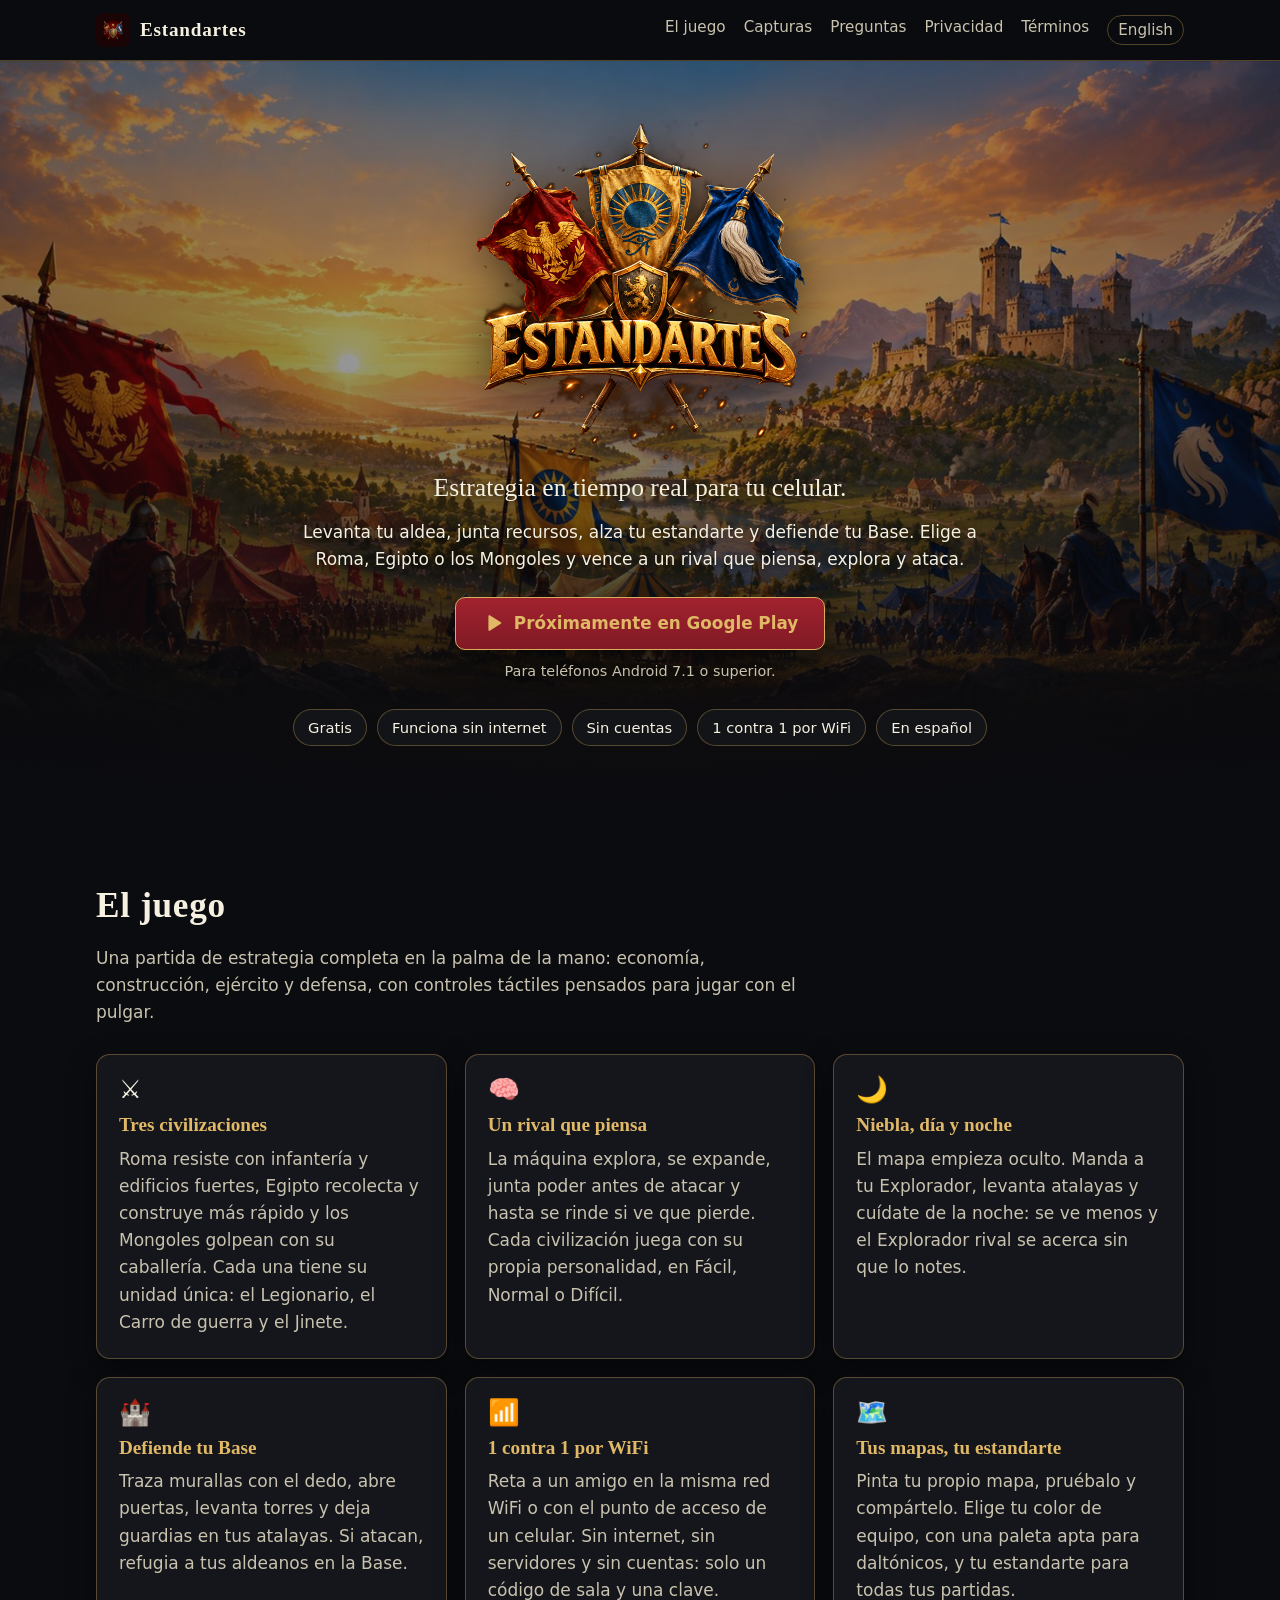
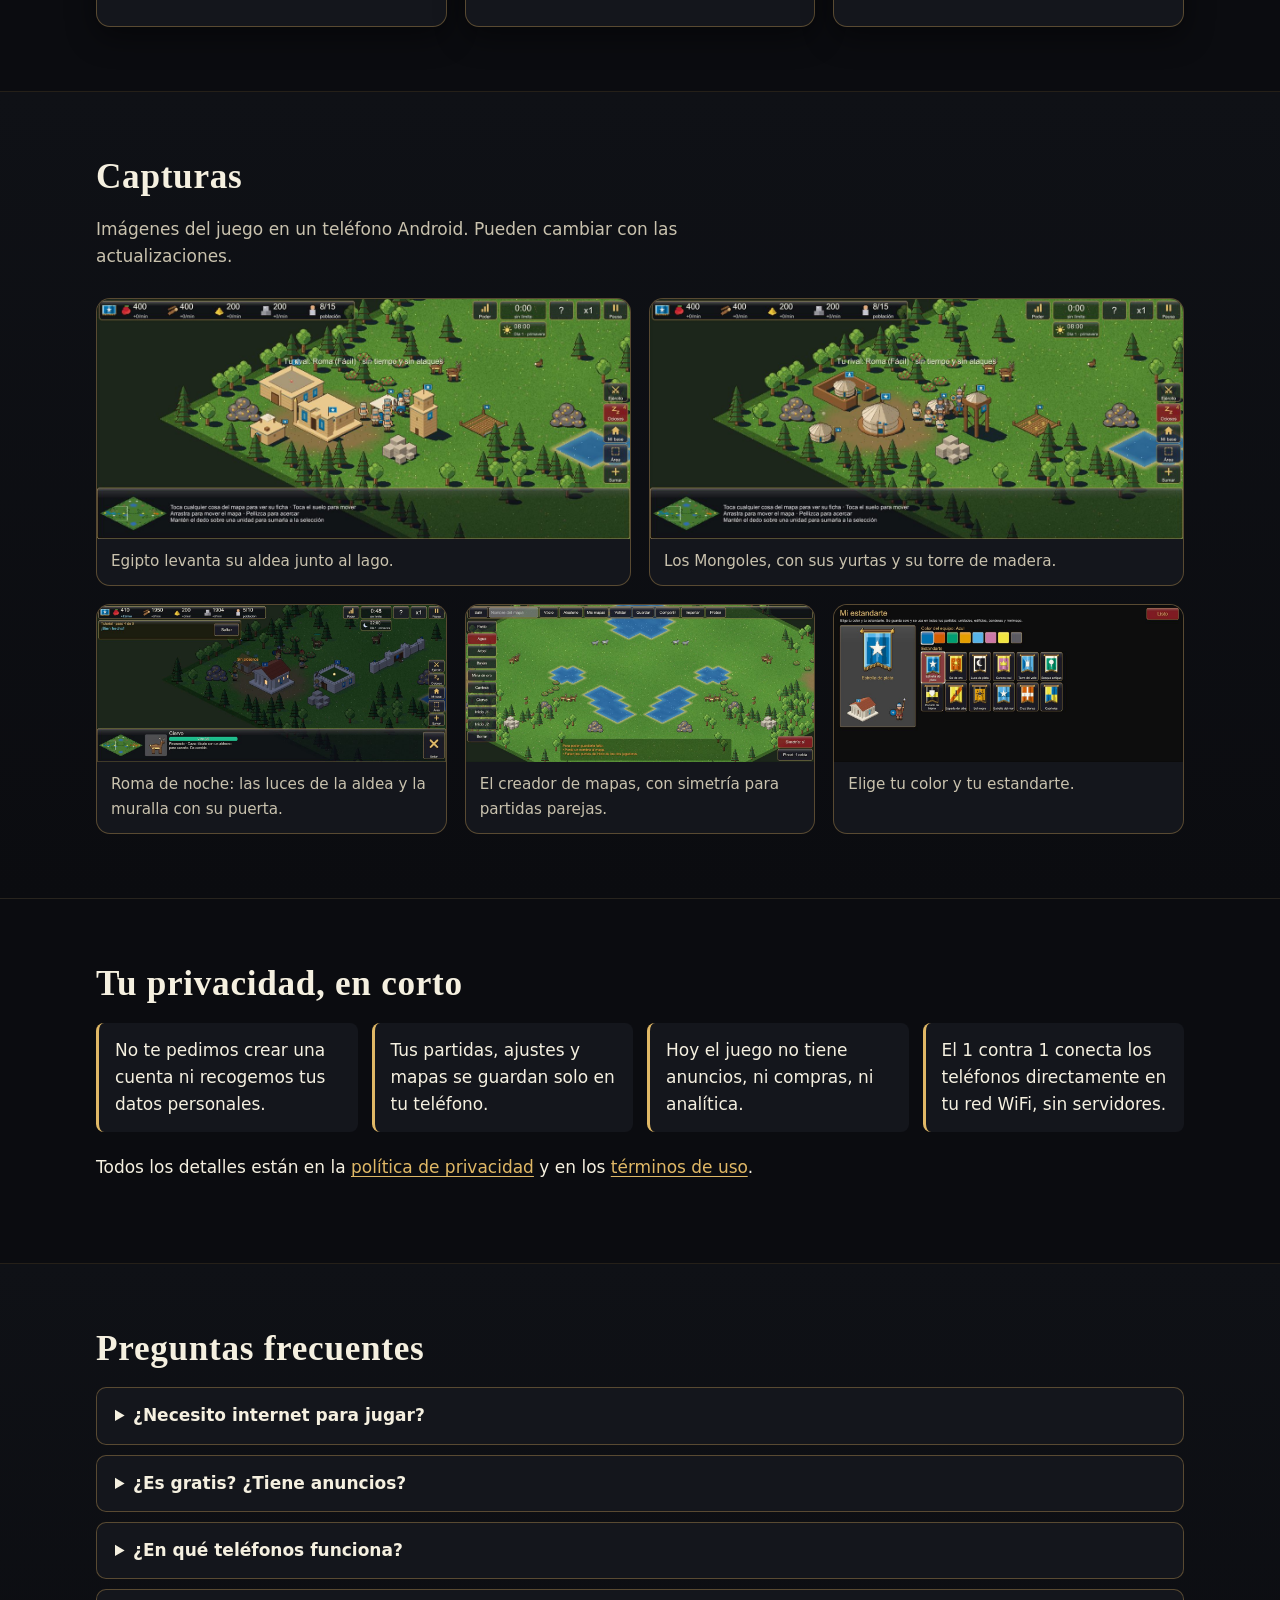
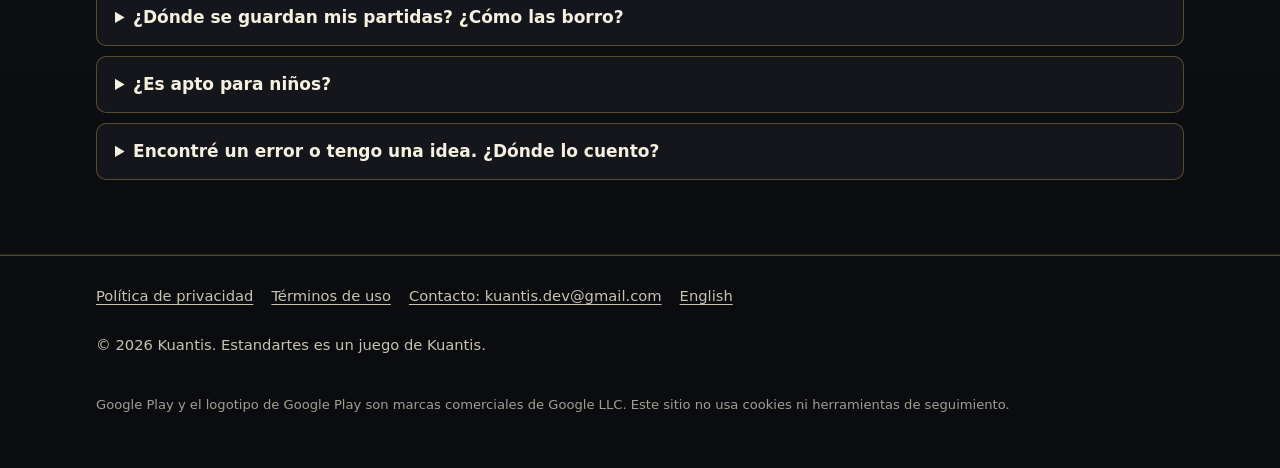
==== index.html @ 795f2433 "Sitio de Estandartes: inicio, política de privacidad, términos y licencias (español e inglés) Co-Aut" ====
<!doctype html>
<html lang="es">
<head>
  <meta charset="utf-8">
  <meta name="viewport" content="width=device-width, initial-scale=1">
  <title>Estandartes — Estrategia en tiempo real para Android</title>
  <meta name="description" content="Estandartes es un juego de estrategia en tiempo real para Android: levanta tu aldea, junta recursos, alza tu estandarte y defiende tu Base con Roma, Egipto o los Mongoles. Sin internet y sin cuentas.">
  <link rel="canonical" href="https://kuantis.github.io/estandartes/">
  <link rel="alternate" hreflang="es" href="https://kuantis.github.io/estandartes/">
  <link rel="alternate" hreflang="en" href="https://kuantis.github.io/estandartes/en/">
  <link rel="alternate" hreflang="x-default" href="https://kuantis.github.io/estandartes/">
  <meta property="og:type" content="website">
  <meta property="og:title" content="Estandartes — Estrategia en tiempo real para Android">
  <meta property="og:description" content="Levanta tu aldea, alza tu estandarte y defiende tu Base. Roma, Egipto y los Mongoles. Sin internet y sin cuentas.">
  <meta property="og:image" content="https://kuantis.github.io/estandartes/assets/img/portada.jpg">
  <meta property="og:url" content="https://kuantis.github.io/estandartes/">
  <meta property="og:locale" content="es_LA">
  <meta name="twitter:card" content="summary_large_image">
  <meta name="theme-color" content="#0b0c10">
  <link rel="icon" type="image/png" sizes="32x32" href="assets/img/favicon-32.png">
  <link rel="apple-touch-icon" href="assets/img/icono-192.png">
  <link rel="stylesheet" href="assets/css/estilo.css">
</head>
<body>
  <a class="saltar" href="#contenido">Saltar al contenido</a>

  <header class="cabecera">
    <div class="contenedor">
      <a class="marca" href="./"><img src="assets/img/icono-192.png" alt="" width="34" height="34">Estandartes</a>
      <nav class="menu" aria-label="Principal">
        <a class="opcional" href="#juego">El juego</a>
        <a class="opcional" href="#capturas">Capturas</a>
        <a class="opcional" href="#preguntas">Preguntas</a>
        <a href="privacidad.html">Privacidad</a>
        <a href="terminos.html">Términos</a>
        <a class="idioma" href="en/" hreflang="en" lang="en">English</a>
      </nav>
    </div>
  </header>

  <main id="contenido">
    <section class="portada">
      <div class="contenedor">
        <h1>Estandartes</h1>
        <img class="logo" src="assets/img/logo.png" alt="Estandartes: tres estandartes de guerra, rojo con un águila, dorado con un sol y azul con un caballo, sobre un escudo con un león" width="640" height="640">
        <p class="lema">Estrategia en tiempo real para tu celular.</p>
        <p class="bajada">Levanta tu aldea, junta recursos, alza tu estandarte y defiende tu Base. Elige a Roma, Egipto o los Mongoles y vence a un rival que piensa, explora y ataca.</p>
        <a class="boton" href="https://play.google.com/store/apps/details?id=com.kuantis.Estandartes" rel="noopener">
          <svg viewBox="0 0 24 24" aria-hidden="true"><path fill="currentColor" d="M7 4.5v15a1 1 0 0 0 1.52.85l12-7.5a1 1 0 0 0 0-1.7l-12-7.5A1 1 0 0 0 7 4.5Z"/></svg>
          Próximamente en Google Play
        </a>
        <span class="nota-boton">Para teléfonos Android 7.1 o superior.</span>
        <ul class="etiquetas" aria-label="En pocas palabras">
          <li>Gratis</li>
          <li>Funciona sin internet</li>
          <li>Sin cuentas</li>
          <li>1 contra 1 por WiFi</li>
          <li>En español</li>
        </ul>
      </div>
    </section>

    <section class="seccion" id="juego">
      <div class="contenedor">
        <h2>El juego</h2>
        <p class="intro">Una partida de estrategia completa en la palma de la mano: economía, construcción, ejército y defensa, con controles táctiles pensados para jugar con el pulgar.</p>
        <div class="tarjetas">
          <article class="tarjeta">
            <div class="icono" aria-hidden="true">⚔️</div>
            <h3>Tres civilizaciones</h3>
            <p>Roma resiste con infantería y edificios fuertes, Egipto recolecta y construye más rápido y los Mongoles golpean con su caballería. Cada una tiene su unidad única: el Legionario, el Carro de guerra y el Jinete.</p>
          </article>
          <article class="tarjeta">
            <div class="icono" aria-hidden="true">🧠</div>
            <h3>Un rival que piensa</h3>
            <p>La máquina explora, se expande, junta poder antes de atacar y hasta se rinde si ve que pierde. Cada civilización juega con su propia personalidad, en Fácil, Normal o Difícil.</p>
          </article>
          <article class="tarjeta">
            <div class="icono" aria-hidden="true">🌙</div>
            <h3>Niebla, día y noche</h3>
            <p>El mapa empieza oculto. Manda a tu Explorador, levanta atalayas y cuídate de la noche: se ve menos y el Explorador rival se acerca sin que lo notes.</p>
          </article>
          <article class="tarjeta">
            <div class="icono" aria-hidden="true">🏰</div>
            <h3>Defiende tu Base</h3>
            <p>Traza murallas con el dedo, abre puertas, levanta torres y deja guardias en tus atalayas. Si atacan, refugia a tus aldeanos en la Base.</p>
          </article>
          <article class="tarjeta">
            <div class="icono" aria-hidden="true">📶</div>
            <h3>1 contra 1 por WiFi</h3>
            <p>Reta a un amigo en la misma red WiFi o con el punto de acceso de un celular. Sin internet, sin servidores y sin cuentas: solo un código de sala y una clave.</p>
          </article>
          <article class="tarjeta">
            <div class="icono" aria-hidden="true">🗺️</div>
            <h3>Tus mapas, tu estandarte</h3>
            <p>Pinta tu propio mapa, pruébalo y compártelo. Elige tu color de equipo, con una paleta apta para daltónicos, y tu estandarte para todas tus partidas.</p>
          </article>
        </div>
      </div>
    </section>

    <section class="seccion seccion-alt" id="capturas">
      <div class="contenedor">
        <h2>Capturas</h2>
        <p class="intro">Imágenes del juego en un teléfono Android. Pueden cambiar con las actualizaciones.</p>
        <div class="galeria">
          <figure>
            <img src="assets/img/egipto.jpg" alt="Partida con Egipto: edificios de adobe, aldeanos, una torre, una granja y un lago" width="1200" height="540" loading="lazy">
            <figcaption>Egipto levanta su aldea junto al lago.</figcaption>
          </figure>
          <figure>
            <img src="assets/img/mongoles.jpg" alt="Partida con los Mongoles: yurtas, una empalizada, aldeanos y una torre de madera" width="1200" height="540" loading="lazy">
            <figcaption>Los Mongoles, con sus yurtas y su torre de madera.</figcaption>
          </figure>
          <figure>
            <img src="assets/img/noche.jpg" alt="Una aldea romana de noche, con un templo iluminado, un cuartel y una muralla con puerta" width="1200" height="540" loading="lazy">
            <figcaption>Roma de noche: las luces de la aldea y la muralla con su puerta.</figcaption>
          </figure>
          <figure>
            <img src="assets/img/editor.jpg" alt="El creador de mapas con lagos, bosques, minas, ciervos y lobos" width="1200" height="540" loading="lazy">
            <figcaption>El creador de mapas, con simetría para partidas parejas.</figcaption>
          </figure>
          <figure>
            <img src="assets/img/estandarte.jpg" alt="La pantalla Mi estandarte, con colores de equipo y doce estandartes para elegir" width="1200" height="540" loading="lazy">
            <figcaption>Elige tu color y tu estandarte.</figcaption>
          </figure>
        </div>
      </div>
    </section>

    <section class="seccion" id="privacidad">
      <div class="contenedor">
        <h2>Tu privacidad, en corto</h2>
        <ul class="privacidad-corta">
          <li>No te pedimos crear una cuenta ni recogemos tus datos personales.</li>
          <li>Tus partidas, ajustes y mapas se guardan solo en tu teléfono.</li>
          <li>Hoy el juego no tiene anuncios, ni compras, ni analítica.</li>
          <li>El 1 contra 1 conecta los teléfonos directamente en tu red WiFi, sin servidores.</li>
        </ul>
        <p>Todos los detalles están en la <a href="privacidad.html">política de privacidad</a> y en los <a href="terminos.html">términos de uso</a>.</p>
      </div>
    </section>

    <section class="seccion seccion-alt" id="preguntas">
      <div class="contenedor">
        <h2>Preguntas frecuentes</h2>
        <details>
          <summary>¿Necesito internet para jugar?</summary>
          <div><p>No. Todo el juego funciona sin conexión. Para el 1 contra 1 solo necesitas que los dos teléfonos estén en la misma red WiFi o que uno comparta su punto de acceso; no hace falta tener datos ni internet.</p></div>
        </details>
        <details>
          <summary>¿Es gratis? ¿Tiene anuncios?</summary>
          <div><p>Sí, es gratis, y hoy no tiene anuncios ni compras. Más adelante planeamos agregar anuncios y una compra única para quitarlos. Antes de hacerlo vamos a actualizar la política de privacidad y los términos, y lo vamos a avisar.</p></div>
        </details>
        <details>
          <summary>¿En qué teléfonos funciona?</summary>
          <div><p>En teléfonos Android 7.1 o superior. El juego se adapta a la potencia de cada teléfono.</p></div>
        </details>
        <details>
          <summary>¿Dónde se guardan mis partidas? ¿Cómo las borro?</summary>
          <div><p>Solo en tu teléfono. Se borran si desinstalas el juego o si borras sus datos en <em>Ajustes › Aplicaciones › Estandartes › Almacenamiento › Borrar datos</em>. Nosotros no tenemos ninguna copia.</p></div>
        </details>
        <details>
          <summary>¿Es apto para niños?</summary>
          <div><p>Sí. Es un juego de estrategia con batallas entre ejércitos de la antigüedad, y no recoge datos de nadie, tampoco de niños y niñas. Para el 1 contra 1, recomendamos jugar con personas conocidas y en redes de confianza.</p></div>
        </details>
        <details>
          <summary>Encontré un error o tengo una idea. ¿Dónde lo cuento?</summary>
          <div><p>Escríbenos a <a href="mailto:kuantis.dev@gmail.com">kuantis.dev@gmail.com</a>. Si puedes, cuéntanos el modelo de tu teléfono y la versión del juego, que se ve abajo a la derecha en el menú principal.</p></div>
        </details>
      </div>
    </section>
  </main>

  <footer class="pie">
    <div class="contenedor">
      <nav aria-label="Pie de página">
        <a href="privacidad.html">Política de privacidad</a>
        <a href="terminos.html">Términos de uso</a>
        <a href="mailto:kuantis.dev@gmail.com">Contacto: kuantis.dev@gmail.com</a>
        <a href="en/" hreflang="en" lang="en">English</a>
      </nav>
      <p>© 2026 Kuantis. Estandartes es un juego de Kuantis.</p>
      <p class="marcas">Google Play y el logotipo de Google Play son marcas comerciales de Google LLC. Este sitio no usa cookies ni herramientas de seguimiento.</p>
    </div>
  </footer>
</body>
</html>
---- assets/css/estilo.css ----
/* Estandartes — sitio del juego. Mismos colores que la interfaz del juego (UIKit). */
:root {
  --fondo: #0b0c10;
  --panel: #14161c;
  --panel-borde: rgba(217, 173, 92, 0.35);
  --texto: #f5f0e0;
  --texto-suave: #c9c2ae;
  --dorado: #e0b866;
  --dorado-fuerte: #d9ad5c;
  --vino: #801a24;
  --vino-claro: #a1222f;
  --sombra: 0 10px 30px rgba(0, 0, 0, 0.45);
  --radio: 14px;
  --ancho: 1120px;
  color-scheme: dark;
}

* { box-sizing: border-box; }

html { scroll-behavior: smooth; }
@media (prefers-reduced-motion: reduce) { html { scroll-behavior: auto; } }

body {
  margin: 0;
  background: var(--fondo);
  color: var(--texto);
  font-family: system-ui, -apple-system, "Segoe UI", Roboto, "Helvetica Neue", Arial, sans-serif;
  font-size: 17px;
  line-height: 1.6;
  -webkit-text-size-adjust: 100%;
}

img { max-width: 100%; height: auto; display: block; }

a { color: var(--dorado); text-underline-offset: 3px; }
a:hover { color: #f3d48f; }
:focus-visible { outline: 3px solid var(--dorado); outline-offset: 3px; border-radius: 4px; }

h1, h2, h3 {
  font-family: Georgia, "Palatino Linotype", "Book Antiqua", "Times New Roman", serif;
  line-height: 1.2;
  color: var(--texto);
  margin: 0 0 0.5em;
}
h2 { font-size: clamp(1.6rem, 4vw, 2.2rem); letter-spacing: 0.02em; }
h3 { font-size: 1.2rem; color: var(--dorado); }

.contenedor { width: 100%; max-width: var(--ancho); margin: 0 auto; padding: 0 16px; }

.saltar {
  position: absolute; left: -9999px; top: 0;
  background: var(--dorado); color: #111; padding: 8px 12px; z-index: 100;
}
.saltar:focus { left: 8px; top: 8px; }

/* Cabecera */
.cabecera {
  position: sticky; top: 0; z-index: 50;
  background: rgba(11, 12, 16, 0.92);
  backdrop-filter: blur(8px);
  border-bottom: 1px solid var(--panel-borde);
}
.cabecera .contenedor { display: flex; align-items: center; gap: 16px; min-height: 60px; }
.marca { flex: none; display: flex; align-items: center; gap: 10px; color: var(--texto); text-decoration: none; font-family: Georgia, serif; font-size: 1.2rem; font-weight: bold; letter-spacing: 0.04em; }
.marca img { width: 34px; height: 34px; border-radius: 8px; }
.menu { margin-left: auto; display: flex; flex-wrap: wrap; gap: 4px 18px; font-size: 0.95rem; }
.menu a { color: var(--texto-suave); text-decoration: none; }
.menu a:hover, .menu a[aria-current="page"] { color: var(--dorado); }
.idioma { border: 1px solid var(--panel-borde); border-radius: 999px; padding: 2px 10px; }
/* En el celular, el menú pasa a una segunda fila para no encimarse con el nombre. */
@media (max-width: 720px) {
  .menu .opcional { display: none; }
  .cabecera .contenedor { flex-wrap: wrap; gap: 2px 12px; padding-top: 8px; padding-bottom: 8px; min-height: 0; }
  .menu { margin-left: 0; width: 100%; align-items: center; gap: 4px 20px; }
}

/* Portada */
.portada {
  position: relative;
  min-height: min(88vh, 760px);
  display: flex; align-items: center;
  background: #120d0a url("../img/portada.jpg") center 35% / cover no-repeat;
  overflow: hidden;
}
.portada::before {
  content: ""; position: absolute; inset: 0;
  background:
    linear-gradient(180deg, rgba(11, 12, 16, 0.15) 0%, rgba(11, 12, 16, 0.35) 45%, var(--fondo) 100%),
    radial-gradient(ellipse at 50% 40%, rgba(0, 0, 0, 0) 0%, rgba(0, 0, 0, 0.45) 100%);
}
.portada .contenedor { position: relative; text-align: center; padding-top: 32px; padding-bottom: 48px; }
.portada .logo { width: min(340px, 70vw); margin: 0 auto 8px; filter: drop-shadow(0 8px 24px rgba(0, 0, 0, 0.6)); }
.portada h1 { position: absolute; width: 1px; height: 1px; overflow: hidden; clip: rect(0 0 0 0); }
.lema { font-size: clamp(1.15rem, 3.4vw, 1.6rem); font-family: Georgia, serif; margin: 0 auto 10px; max-width: 760px; text-shadow: 0 2px 10px rgba(0, 0, 0, 0.8); }
.bajada { color: var(--texto); max-width: 680px; margin: 0 auto 24px; text-shadow: 0 2px 8px rgba(0, 0, 0, 0.9); }

.boton {
  display: inline-flex; align-items: center; justify-content: center; gap: 10px;
  min-height: 52px; padding: 12px 26px;
  background: linear-gradient(180deg, var(--vino-claro), var(--vino));
  color: var(--dorado); font-weight: bold; font-size: 1.05rem; text-decoration: none;
  border: 1px solid var(--dorado-fuerte); border-radius: 10px;
  box-shadow: var(--sombra);
}
.boton:hover { color: #f7dc9c; filter: brightness(1.1); }
.boton svg { width: 22px; height: 22px; flex: none; }
.nota-boton { display: block; margin-top: 10px; font-size: 0.9rem; color: var(--texto-suave); text-shadow: 0 1px 6px rgba(0, 0, 0, 0.9); }

.etiquetas { list-style: none; padding: 0; margin: 26px auto 0; display: flex; flex-wrap: wrap; justify-content: center; gap: 10px; }
.etiquetas li {
  background: rgba(20, 22, 28, 0.82); border: 1px solid var(--panel-borde);
  border-radius: 999px; padding: 6px 14px; font-size: 0.92rem;
}

/* Secciones */
.seccion { padding: 64px 0; }
.seccion-alt { background: linear-gradient(180deg, #0f1116, #0b0c10); border-top: 1px solid rgba(217, 173, 92, 0.12); border-bottom: 1px solid rgba(217, 173, 92, 0.12); }
.intro { color: var(--texto-suave); max-width: 720px; margin: 0 0 28px; }

.tarjetas { display: grid; grid-template-columns: repeat(auto-fit, minmax(260px, 1fr)); gap: 18px; }
.tarjeta {
  background: var(--panel); border: 1px solid var(--panel-borde); border-radius: var(--radio);
  padding: 22px; box-shadow: var(--sombra);
}
.tarjeta p { margin: 0; color: var(--texto-suave); }
.tarjeta .icono { font-size: 1.6rem; line-height: 1; margin-bottom: 10px; }

.galeria { display: grid; grid-template-columns: 1fr; gap: 18px; }
/* En pantallas anchas: dos capturas grandes arriba y tres más chicas abajo. */
@media (min-width: 760px) {
  .galeria { grid-template-columns: repeat(6, 1fr); }
  .galeria figure { grid-column: span 2; }
  .galeria figure:nth-child(-n+2) { grid-column: span 3; }
}
.galeria figure { margin: 0; background: var(--panel); border: 1px solid var(--panel-borde); border-radius: var(--radio); overflow: hidden; }
.galeria img { width: 100%; aspect-ratio: 20 / 9; object-fit: cover; }
.galeria figcaption { padding: 10px 14px 12px; font-size: 0.95rem; color: var(--texto-suave); }

.privacidad-corta { display: grid; grid-template-columns: repeat(auto-fit, minmax(240px, 1fr)); gap: 14px; list-style: none; padding: 0; margin: 0 0 22px; }
.privacidad-corta li { background: var(--panel); border-left: 3px solid var(--dorado); border-radius: 8px; padding: 14px 16px; }

details { background: var(--panel); border: 1px solid var(--panel-borde); border-radius: 10px; margin-bottom: 10px; }
summary { cursor: pointer; padding: 14px 18px; font-weight: bold; }
details > div { padding: 0 18px 16px; color: var(--texto-suave); }

/* Páginas legales */
.legal { padding: 40px 0 64px; }
.legal .contenedor { max-width: 820px; }
.legal h1 { font-size: clamp(1.8rem, 5vw, 2.5rem); }
.legal h2 { font-size: 1.35rem; margin-top: 2em; padding-top: 0.6em; border-top: 1px solid rgba(217, 173, 92, 0.18); }
.legal h3 { font-size: 1.05rem; margin-top: 1.4em; }
.legal p, .legal li { color: #e6e0cf; }
.legal ul, .legal ol { padding-left: 1.3em; }
.legal li { margin-bottom: 0.35em; }
.fecha { color: var(--texto-suave); font-size: 0.95rem; }
.resumen { background: var(--panel); border: 1px solid var(--panel-borde); border-left: 4px solid var(--dorado); border-radius: 10px; padding: 18px 22px; margin: 24px 0; }
.resumen h2 { border: 0; margin-top: 0; padding-top: 0; font-size: 1.15rem; color: var(--dorado); }
.resumen ul { margin: 0; }
.indice { background: #101217; border-radius: 10px; padding: 14px 22px; margin: 0 0 8px; }
.indice ol { margin: 6px 0 0; columns: 2 260px; column-gap: 32px; }
.indice li { break-inside: avoid; }
.tabla { width: 100%; border-collapse: collapse; margin: 12px 0; font-size: 0.95rem; }
.tabla th, .tabla td { text-align: left; vertical-align: top; padding: 10px 12px; border-bottom: 1px solid rgba(217, 173, 92, 0.18); }
.tabla th { color: var(--dorado); font-weight: bold; }
.tabla-envoltura { overflow-x: auto; }
code { font-family: ui-monospace, Consolas, monospace; font-size: 0.9em; background: #1b1e25; padding: 1px 6px; border-radius: 4px; }

/* Pie */
.pie { border-top: 1px solid var(--panel-borde); padding: 28px 0 40px; color: var(--texto-suave); font-size: 0.92rem; }
.pie .contenedor { display: grid; gap: 10px; }
.pie nav { display: flex; flex-wrap: wrap; gap: 6px 18px; }
.pie a { color: var(--texto-suave); }
.pie a:hover { color: var(--dorado); }
.pie .marcas { font-size: 0.82rem; opacity: 0.8; }
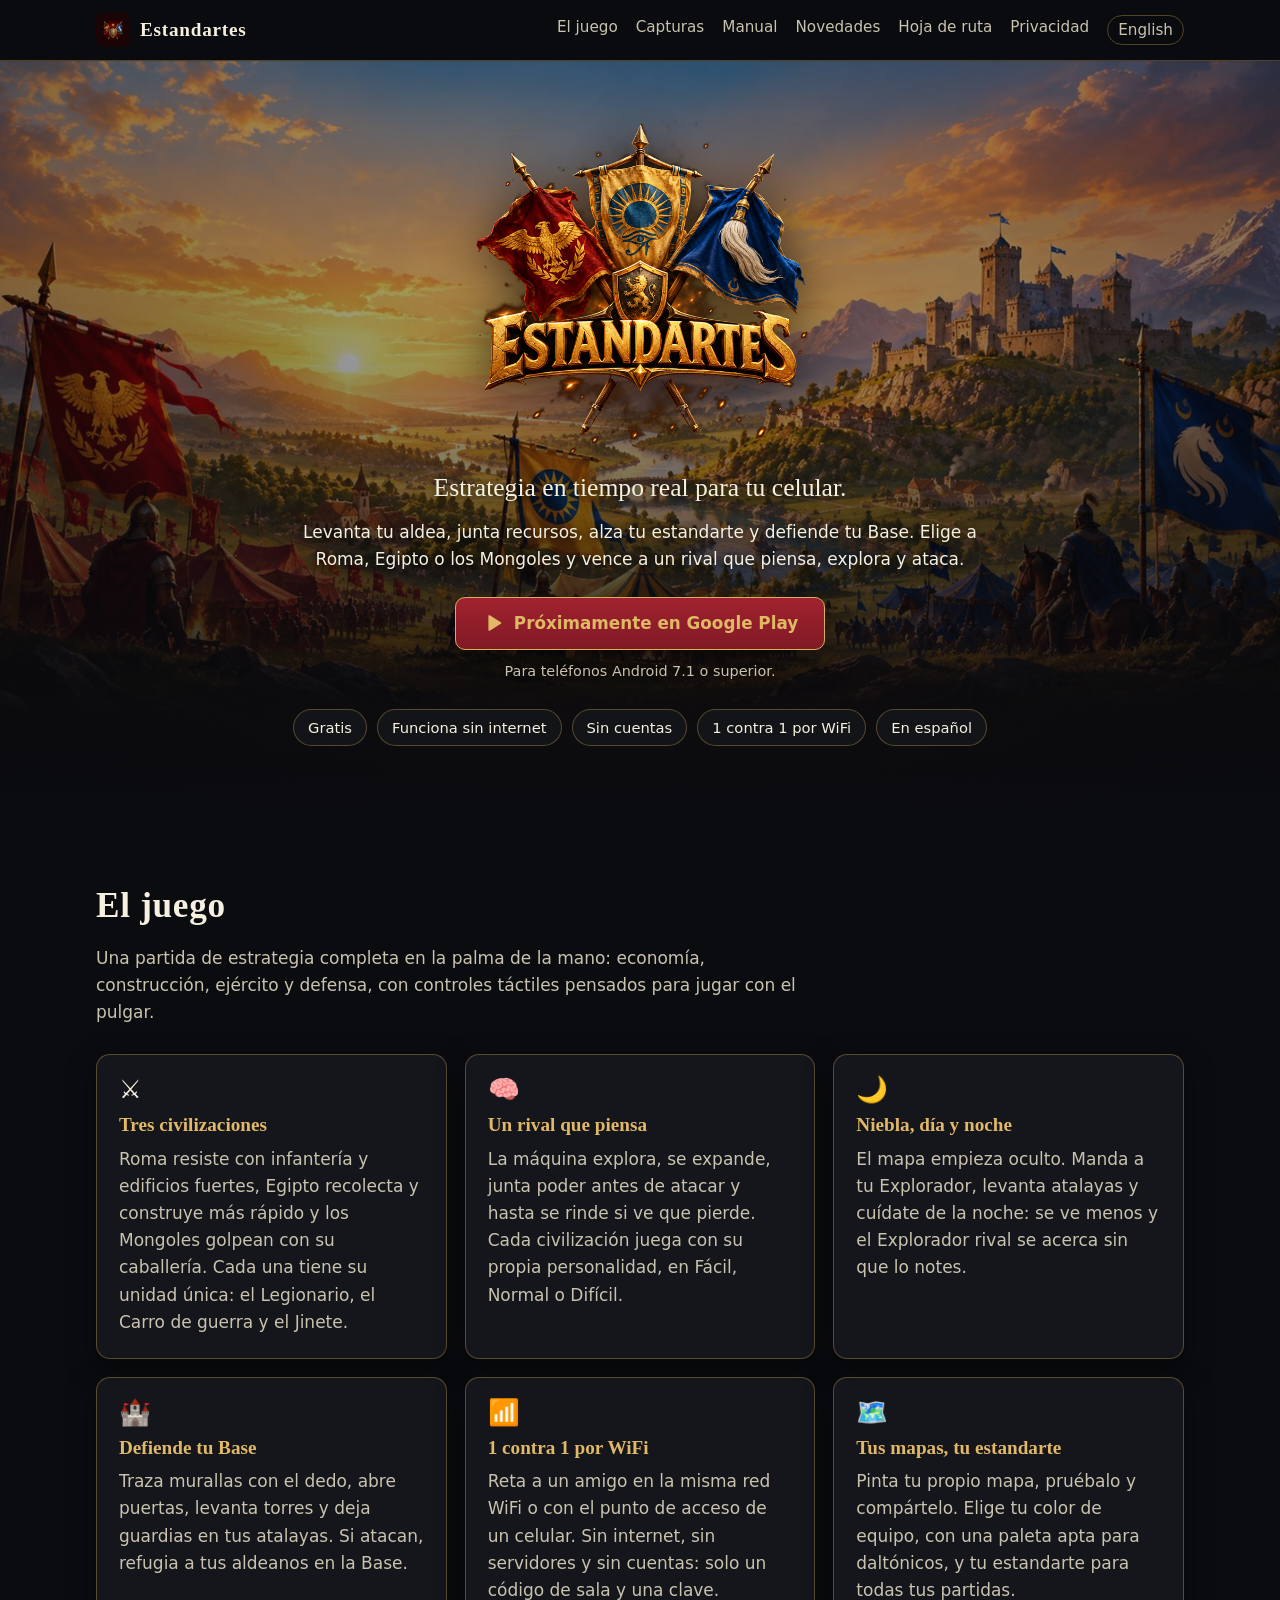
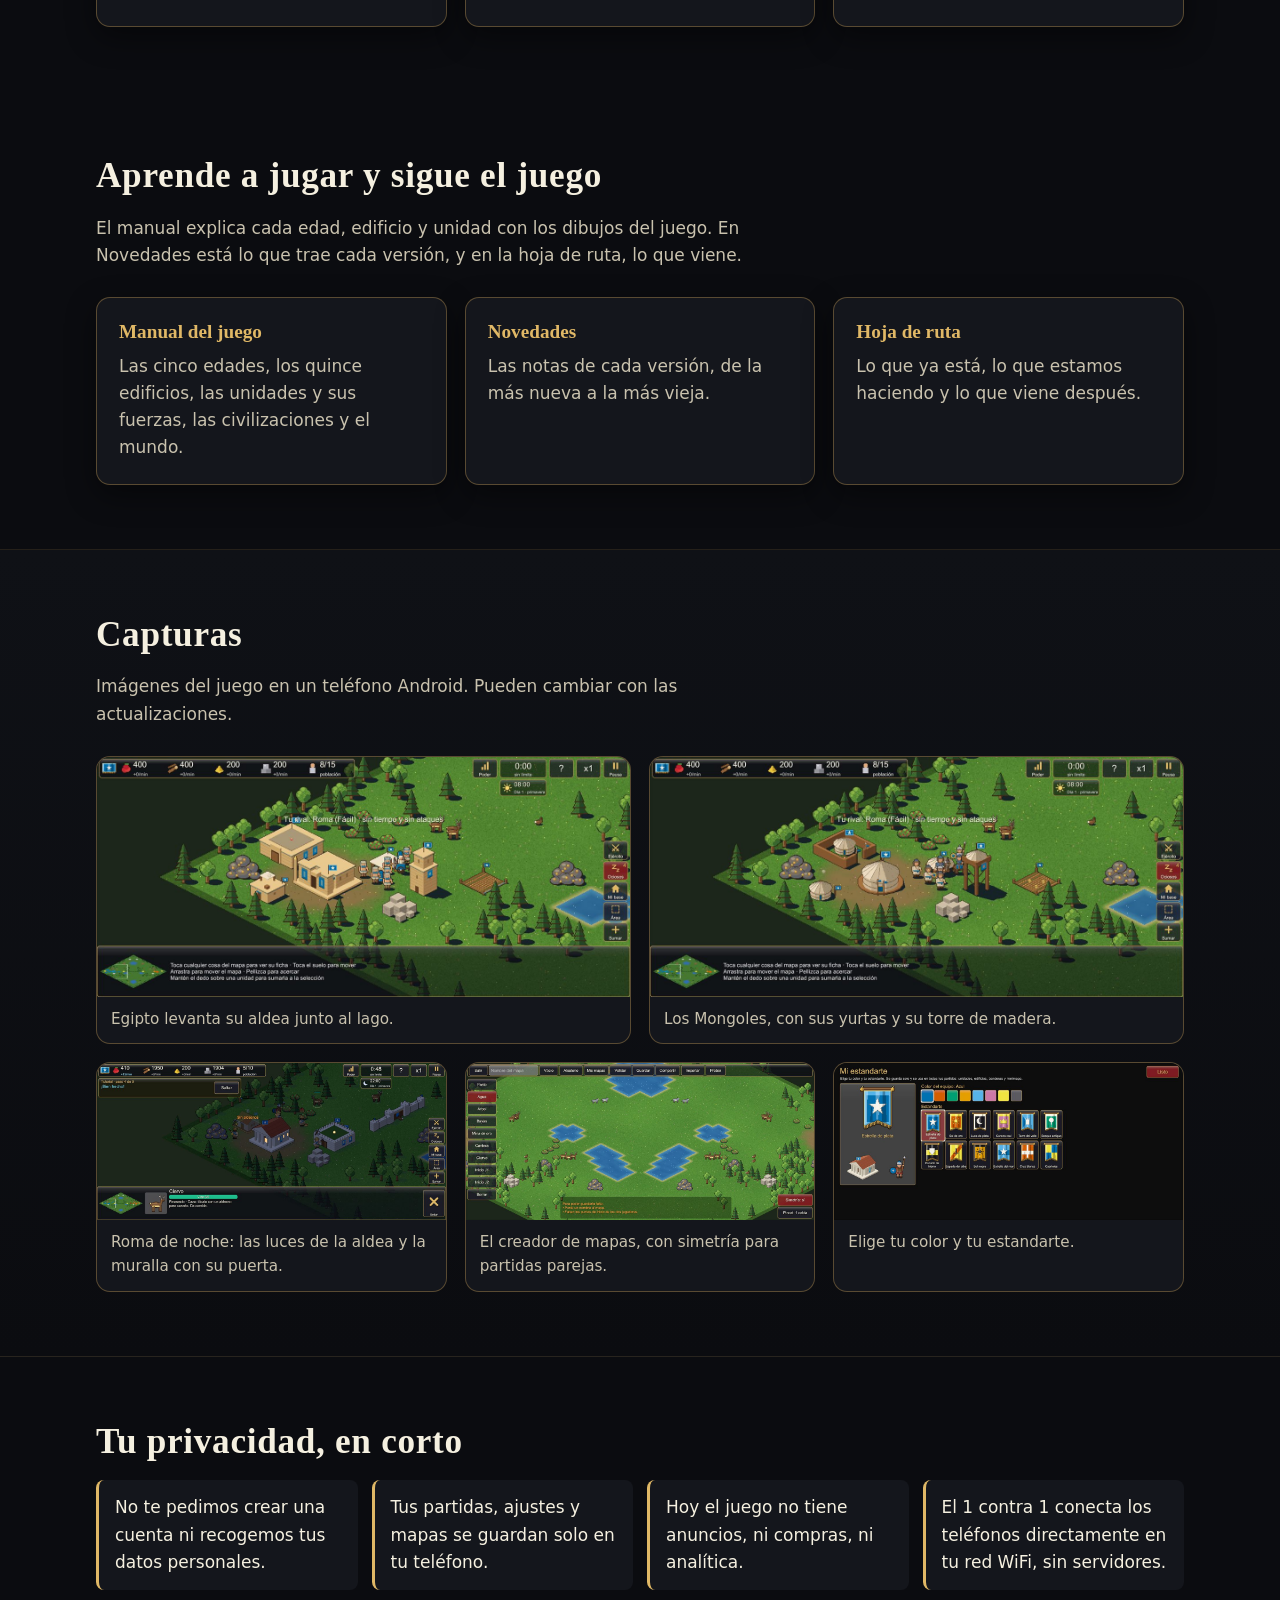
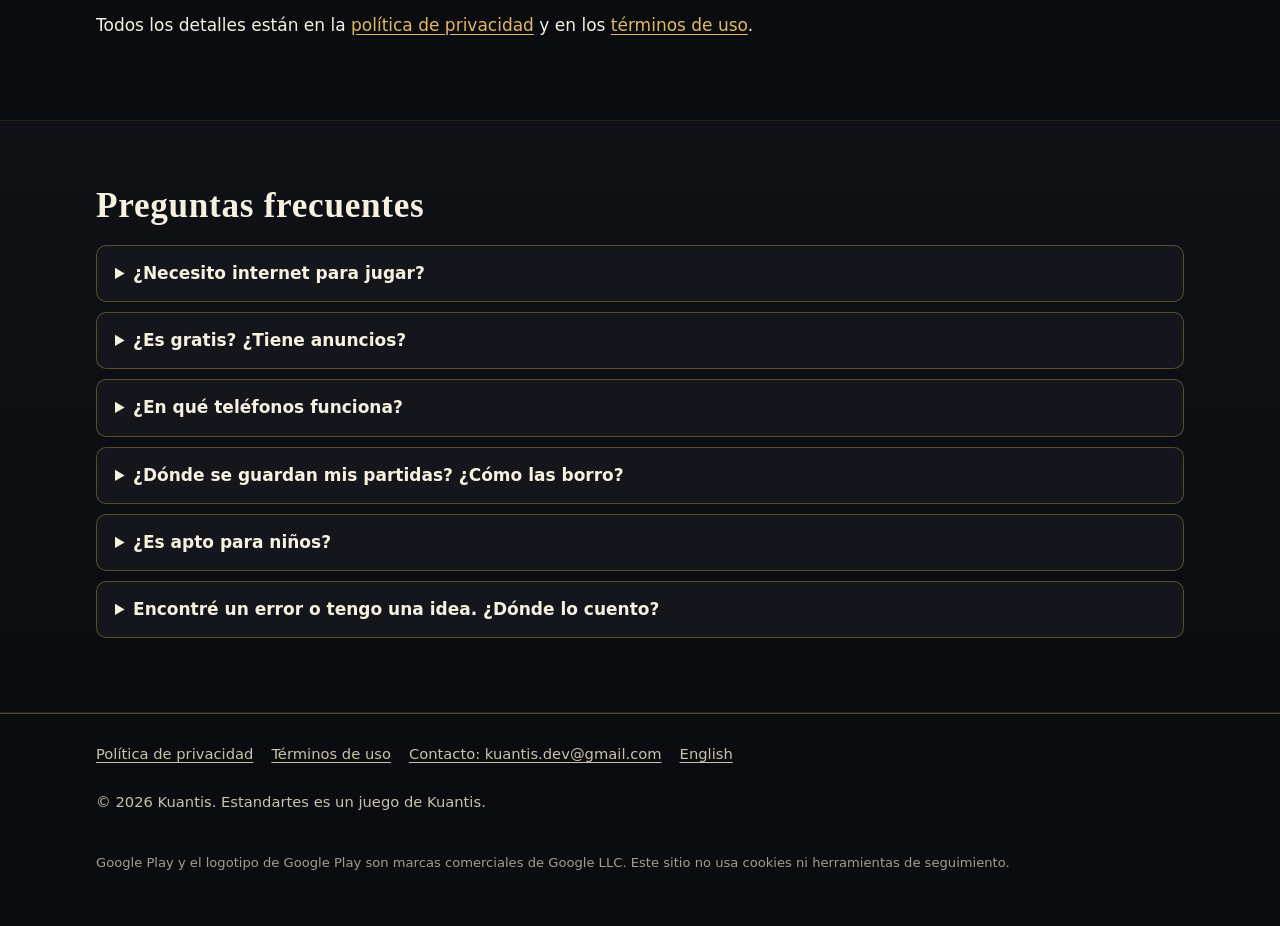
==== commit 1f912f3c: "Manual ilustrado, novedades y hoja de ruta; política de privacidad 1.1 - manual.html: las cinco edad" ====
--- a/index.html
+++ b/index.html
@@ -30,9 +30,10 @@
       <nav class="menu" aria-label="Principal">
         <a class="opcional" href="#juego">El juego</a>
         <a class="opcional" href="#capturas">Capturas</a>
-        <a class="opcional" href="#preguntas">Preguntas</a>
-        <a href="privacidad.html">Privacidad</a>
-        <a href="terminos.html">Términos</a>
+        <a href="manual.html">Manual</a>
+        <a href="novedades.html">Novedades</a>
+        <a href="hoja-de-ruta.html">Hoja de ruta</a>
+        <a class="opcional" href="privacidad.html">Privacidad</a>
         <a class="idioma" href="en/" hreflang="en" lang="en">English</a>
       </nav>
     </div>
@@ -99,6 +100,27 @@
       </div>
     </section>
 
+    <section class="seccion" id="aprende">
+      <div class="contenedor">
+        <h2>Aprende a jugar y sigue el juego</h2>
+        <p class="intro">El manual explica cada edad, edificio y unidad con los dibujos del juego. En Novedades está lo que trae cada versión, y en la hoja de ruta, lo que viene.</p>
+        <div class="tarjetas">
+          <a class="tarjeta enlace-tarjeta" href="manual.html">
+            <h3>Manual del juego</h3>
+            <p>Las cinco edades, los quince edificios, las unidades y sus fuerzas, las civilizaciones y el mundo.</p>
+          </a>
+          <a class="tarjeta enlace-tarjeta" href="novedades.html">
+            <h3>Novedades</h3>
+            <p>Las notas de cada versión, de la más nueva a la más vieja.</p>
+          </a>
+          <a class="tarjeta enlace-tarjeta" href="hoja-de-ruta.html">
+            <h3>Hoja de ruta</h3>
+            <p>Lo que ya está, lo que estamos haciendo y lo que viene después.</p>
+          </a>
+        </div>
+      </div>
+    </section>
+
     <section class="seccion seccion-alt" id="capturas">
       <div class="contenedor">
         <h2>Capturas</h2>
--- a/assets/css/estilo.css
+++ b/assets/css/estilo.css
@@ -172,3 +172,7 @@
 .pie a { color: var(--texto-suave); }
 .pie a:hover { color: var(--dorado); }
 .pie .marcas { font-size: 0.82rem; opacity: 0.8; }
+
+/* Tarjetas que llevan a otra página (manual, novedades y hoja de ruta). */
+.enlace-tarjeta { display: block; color: inherit; text-decoration: none; transition: border-color 0.2s; }
+.enlace-tarjeta:hover { border-color: var(--dorado); color: inherit; }
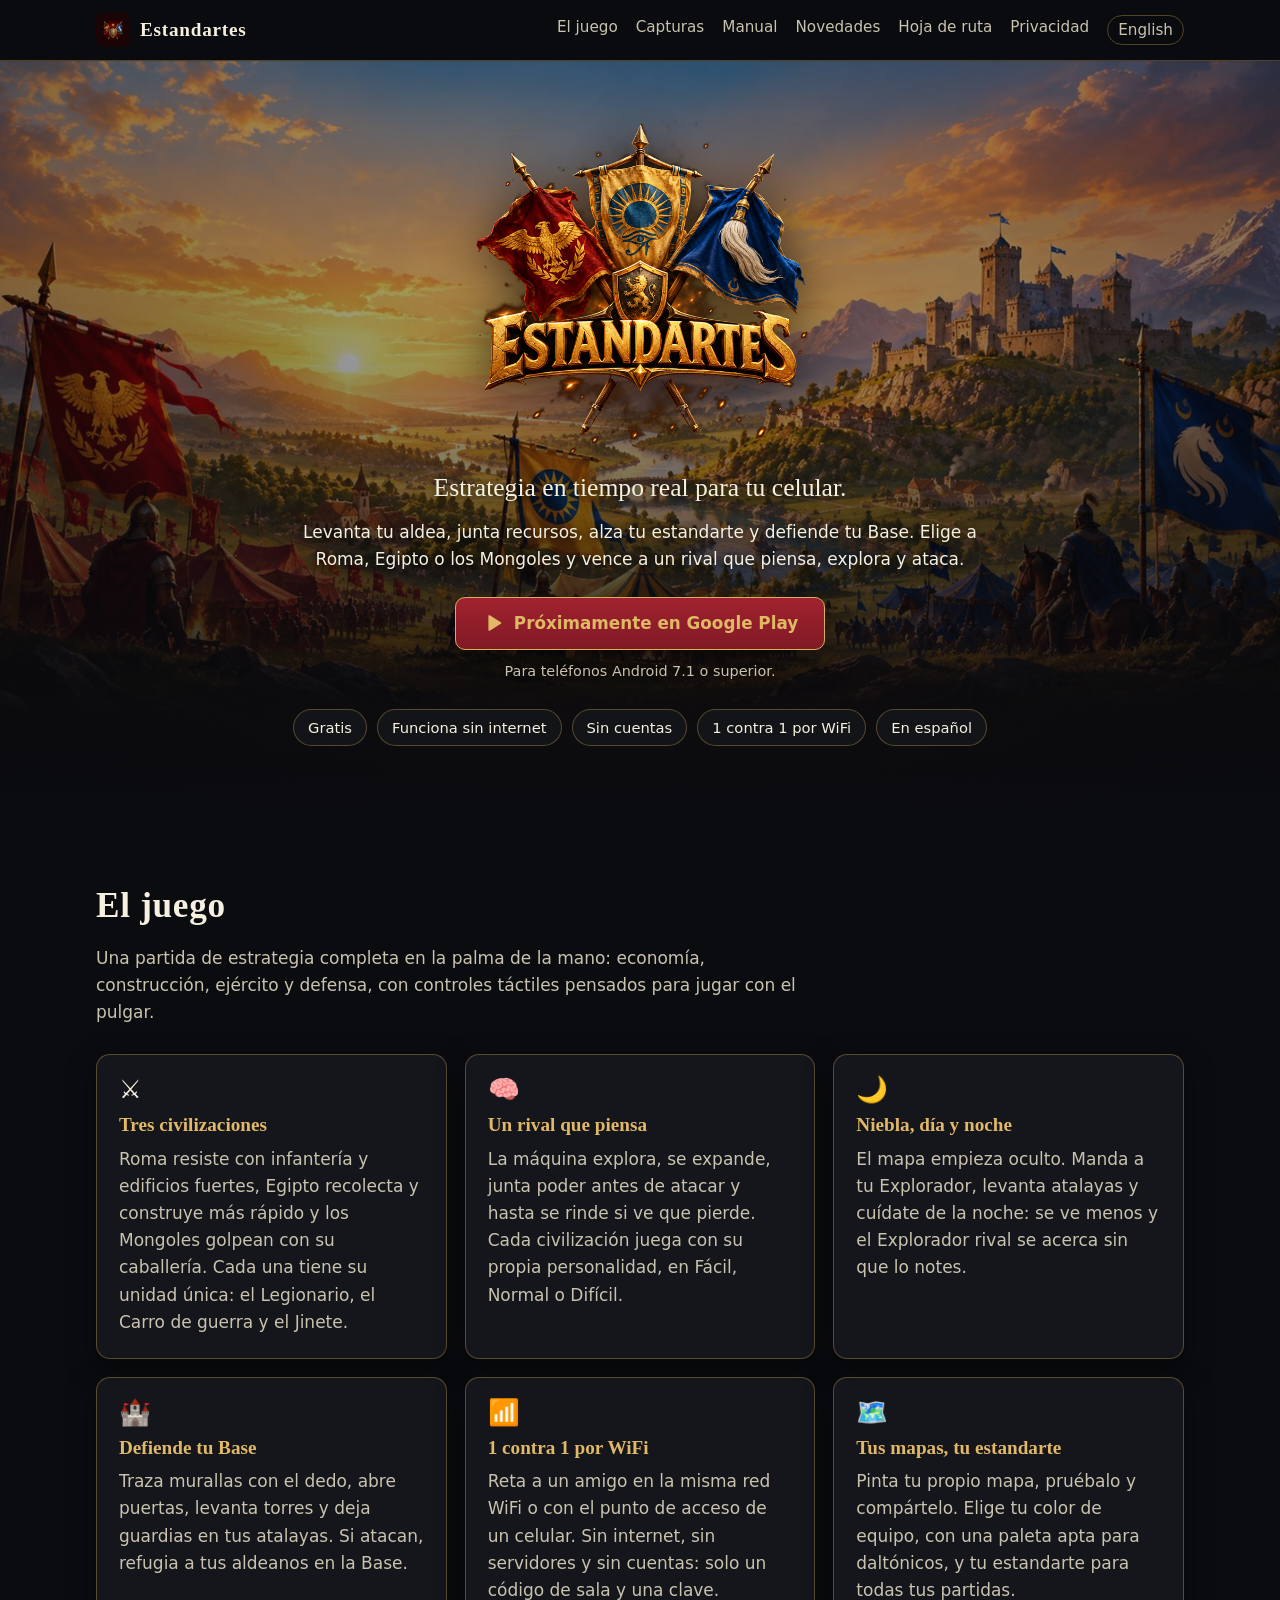
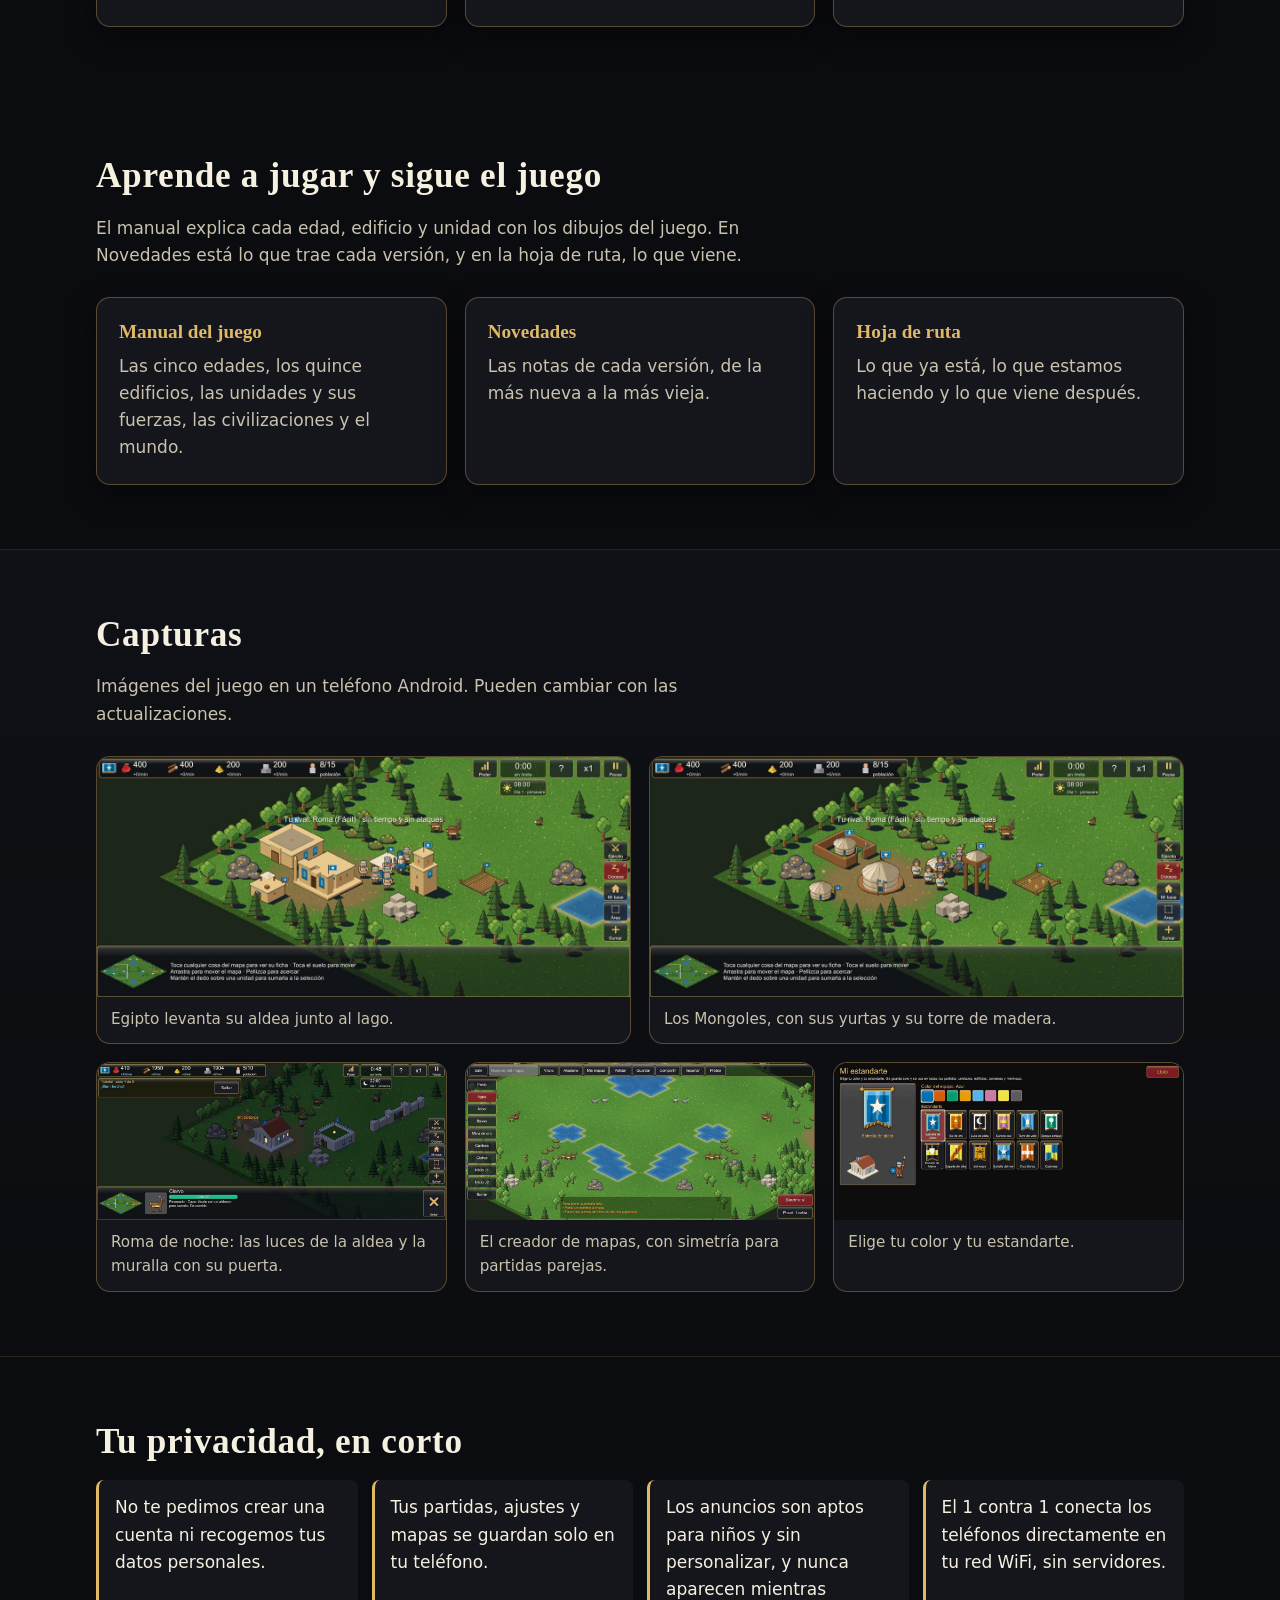
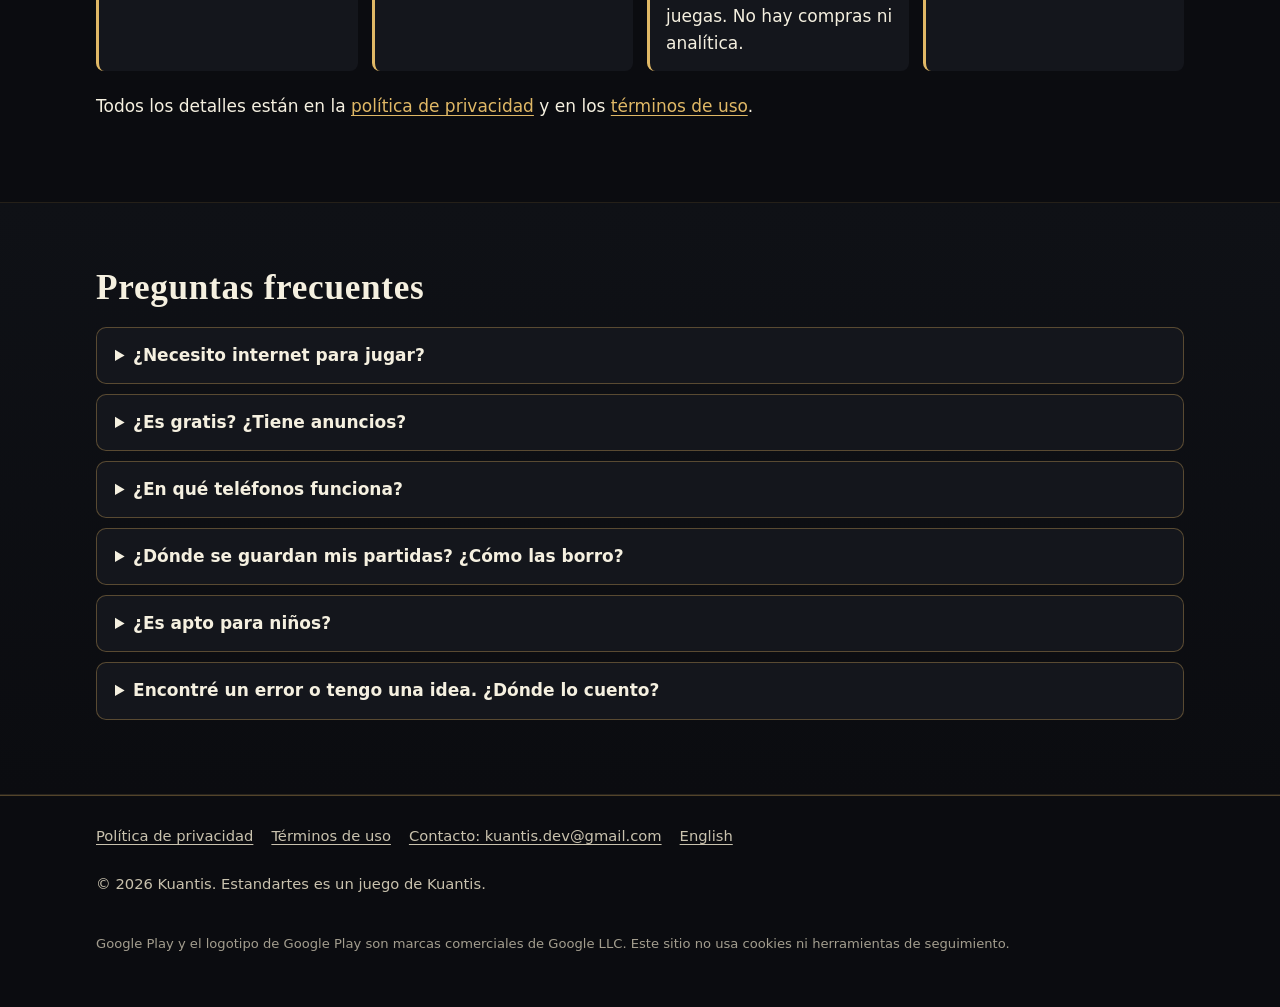
==== commit 14a3ab75: "Versión 0.7.1 con anuncios: política de privacidad 2.0, términos 2.0 y sitio al día - Política de pr" ====
--- a/index.html
+++ b/index.html
@@ -156,7 +156,7 @@
         <ul class="privacidad-corta">
           <li>No te pedimos crear una cuenta ni recogemos tus datos personales.</li>
           <li>Tus partidas, ajustes y mapas se guardan solo en tu teléfono.</li>
-          <li>Hoy el juego no tiene anuncios, ni compras, ni analítica.</li>
+          <li>Los anuncios son aptos para niños y sin personalizar, y nunca aparecen mientras juegas. No hay compras ni analítica.</li>
           <li>El 1 contra 1 conecta los teléfonos directamente en tu red WiFi, sin servidores.</li>
         </ul>
         <p>Todos los detalles están en la <a href="privacidad.html">política de privacidad</a> y en los <a href="terminos.html">términos de uso</a>.</p>
@@ -172,7 +172,7 @@
         </details>
         <details>
           <summary>¿Es gratis? ¿Tiene anuncios?</summary>
-          <div><p>Sí, es gratis, y hoy no tiene anuncios ni compras. Más adelante planeamos agregar anuncios y una compra única para quitarlos. Antes de hacerlo vamos a actualizar la política de privacidad y los términos, y lo vamos a avisar.</p></div>
+          <div><p>Sí, es gratis. Desde la versión 0.7.1 tiene anuncios aptos para niños y sin personalizar: en la tienda, si quieres, ves de 1 a 3 para ganar recursos o soldados; en el menú principal hay un banner, y a veces sale uno de pantalla completa al volver al menú. Nunca aparecen mientras juegas. Más adelante planeamos una compra única para quitarlos. Antes de hacerlo vamos a actualizar la política de privacidad y los términos, y lo vamos a avisar.</p></div>
         </details>
         <details>
           <summary>¿En qué teléfonos funciona?</summary>
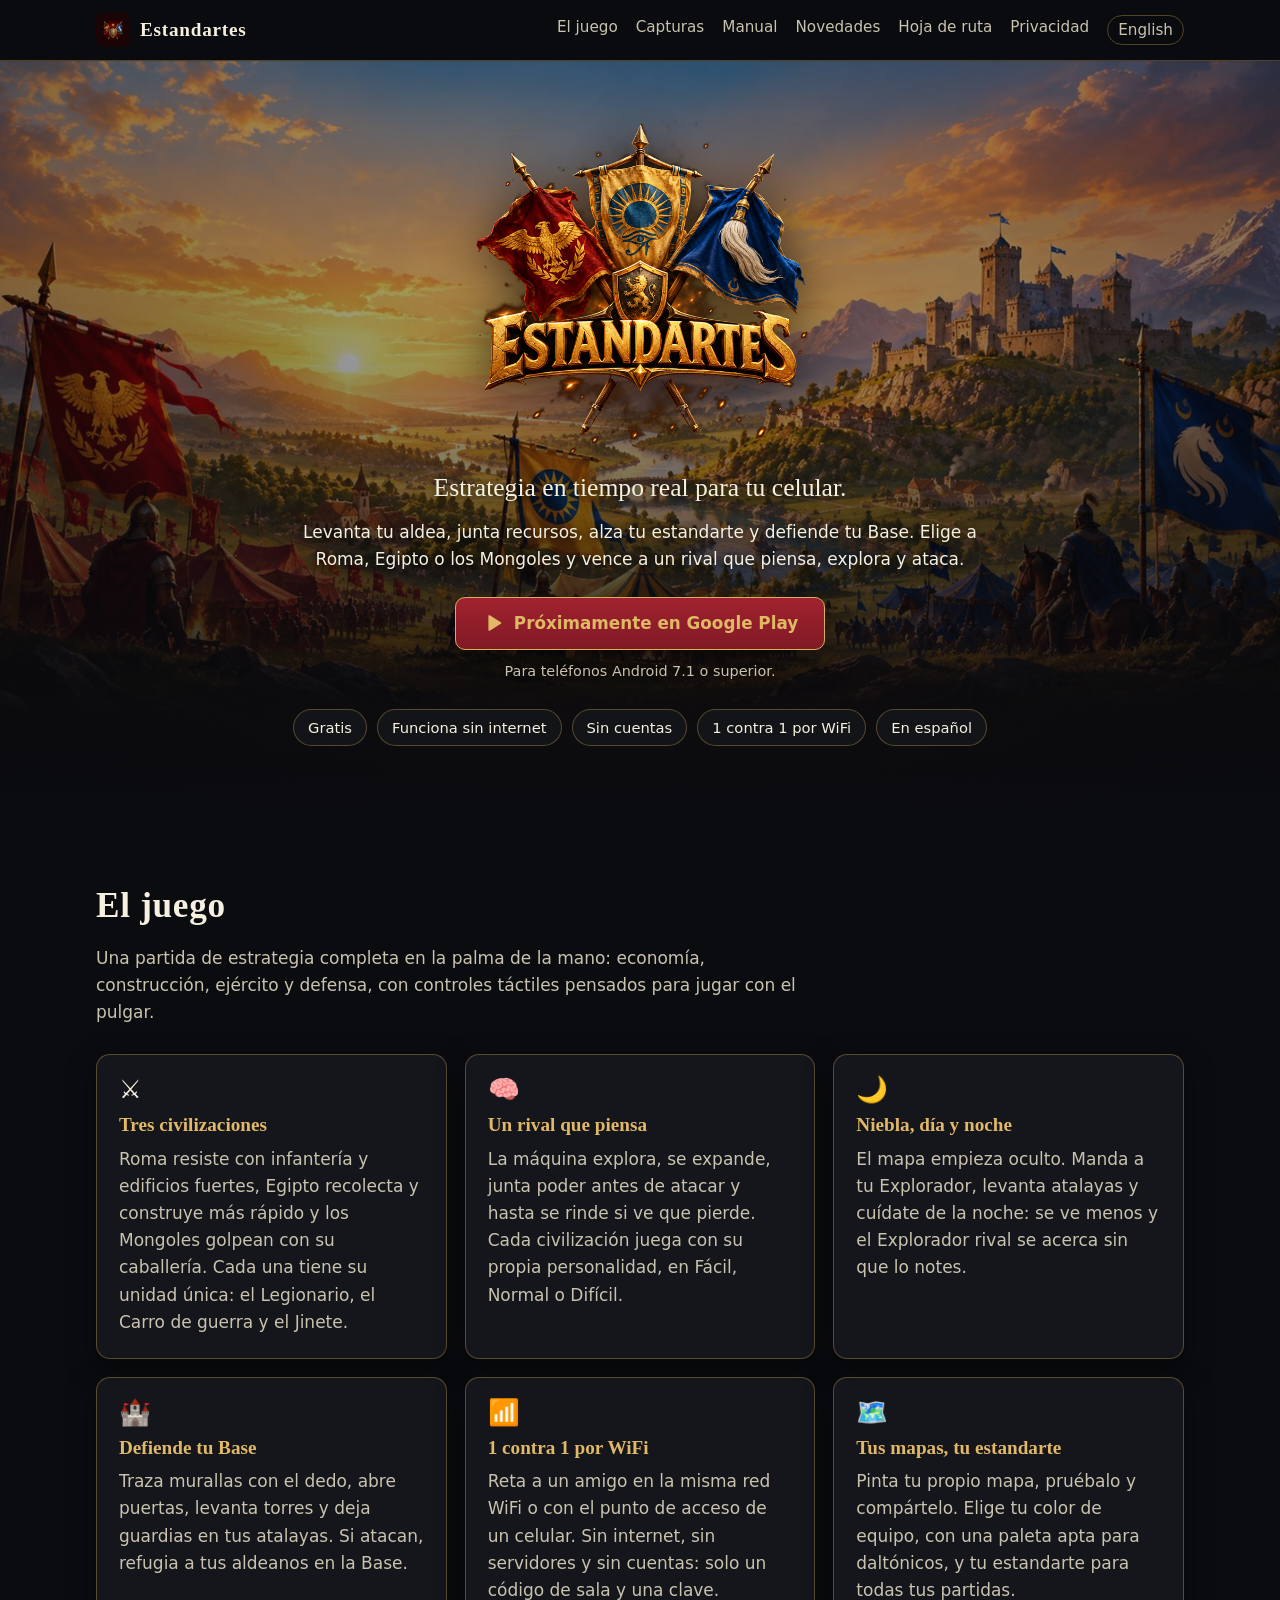
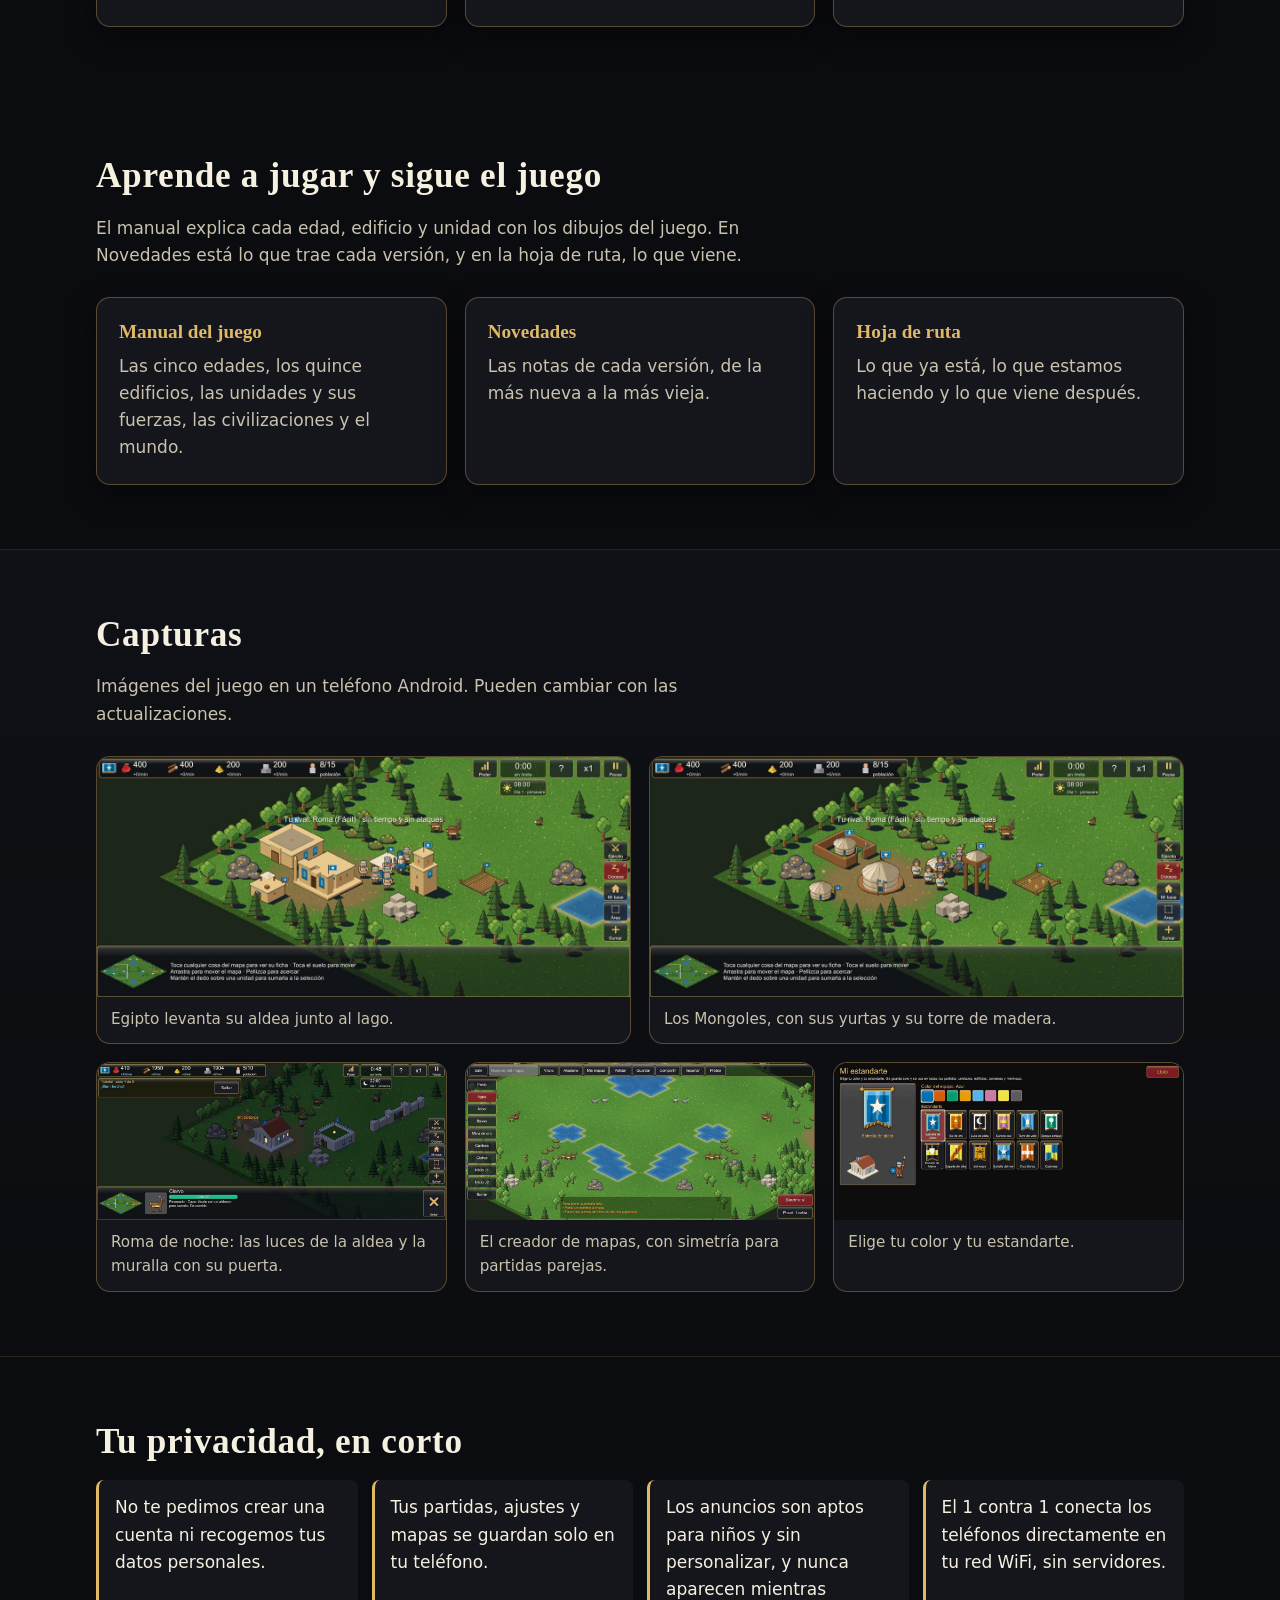
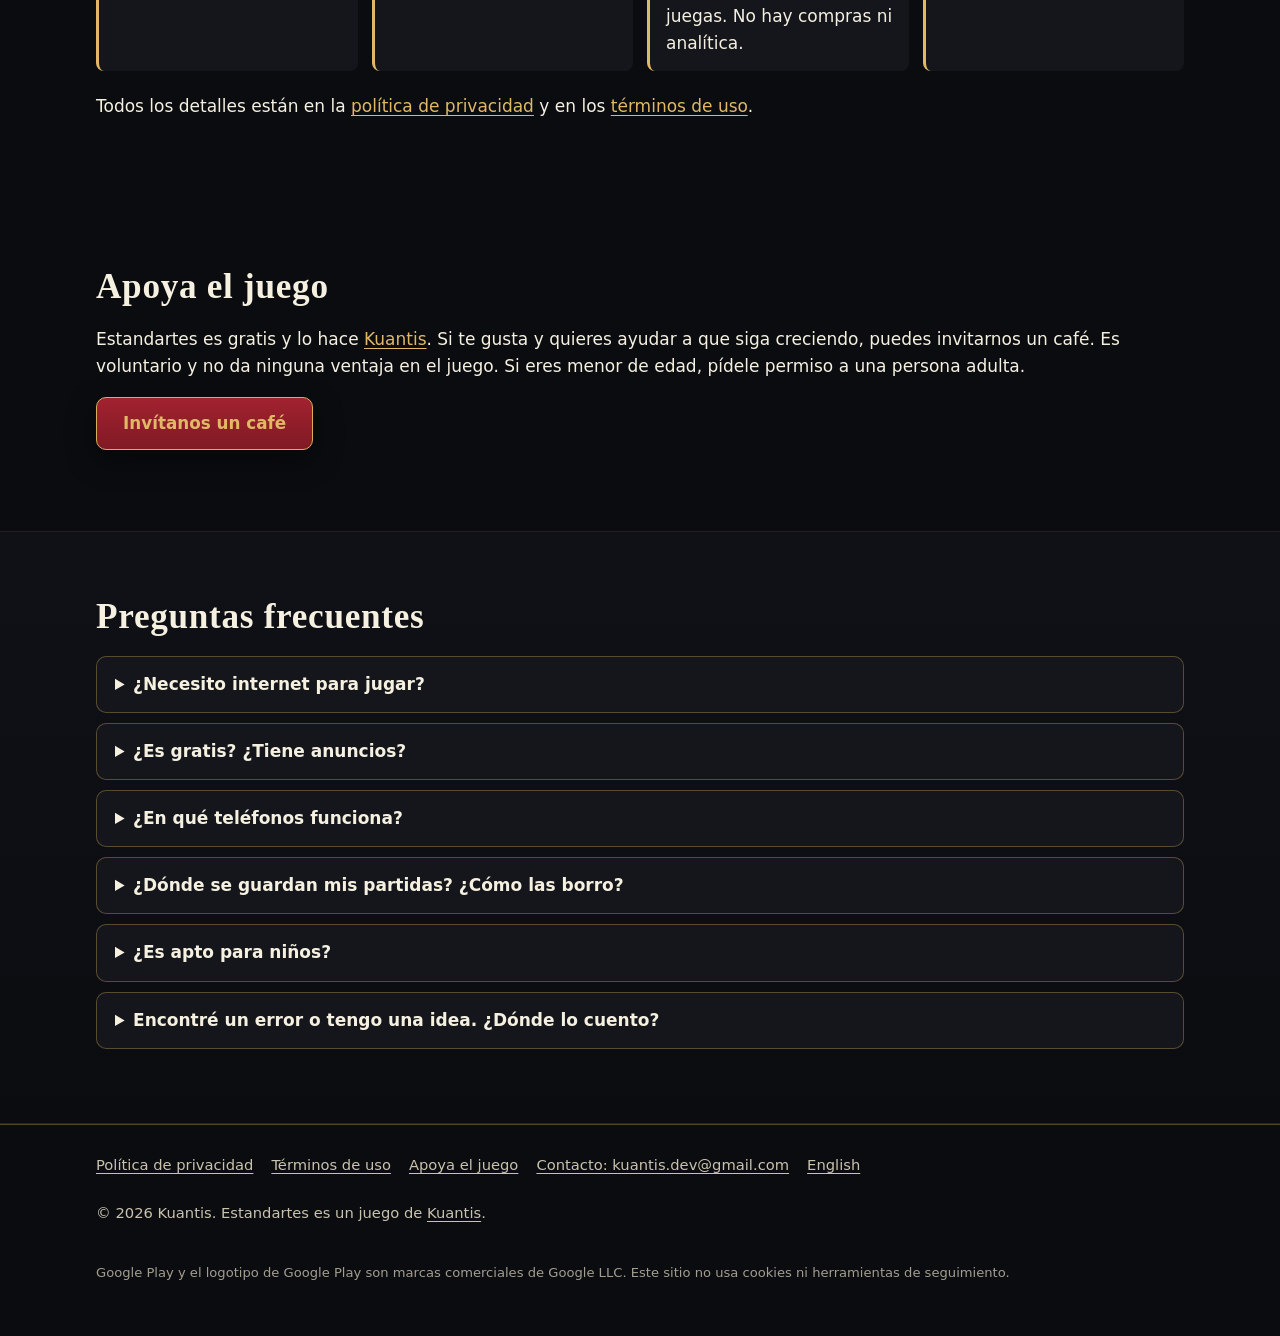
==== commit dc34bcb7: "Firma de Kuantis, donación voluntaria, política y términos 2.1, novedades 0.7.3 y hoja de ruta nueva" ====
--- a/index.html
+++ b/index.html
@@ -163,6 +163,14 @@
       </div>
     </section>
 
+    <section class="seccion" id="apoyar">
+      <div class="contenedor">
+        <h2>Apoya el juego</h2>
+        <p>Estandartes es gratis y lo hace <a href="https://kuantisdev.com/" rel="noopener">Kuantis</a>. Si te gusta y quieres ayudar a que siga creciendo, puedes invitarnos un café. Es voluntario y no da ninguna ventaja en el juego. Si eres menor de edad, pídele permiso a una persona adulta.</p>
+        <p><a class="boton" href="https://buymeacoffee.com/kuantis.dev" rel="noopener">Invítanos un café</a></p>
+      </div>
+    </section>
+
     <section class="seccion seccion-alt" id="preguntas">
       <div class="contenedor">
         <h2>Preguntas frecuentes</h2>
@@ -199,10 +207,11 @@
       <nav aria-label="Pie de página">
         <a href="privacidad.html">Política de privacidad</a>
         <a href="terminos.html">Términos de uso</a>
+        <a href="https://buymeacoffee.com/kuantis.dev" rel="noopener">Apoya el juego</a>
         <a href="mailto:kuantis.dev@gmail.com">Contacto: kuantis.dev@gmail.com</a>
         <a href="en/" hreflang="en" lang="en">English</a>
       </nav>
-      <p>© 2026 Kuantis. Estandartes es un juego de Kuantis.</p>
+      <p>© 2026 Kuantis. Estandartes es un juego de <a href="https://kuantisdev.com/" rel="noopener">Kuantis</a>.</p>
       <p class="marcas">Google Play y el logotipo de Google Play son marcas comerciales de Google LLC. Este sitio no usa cookies ni herramientas de seguimiento.</p>
     </div>
   </footer>
